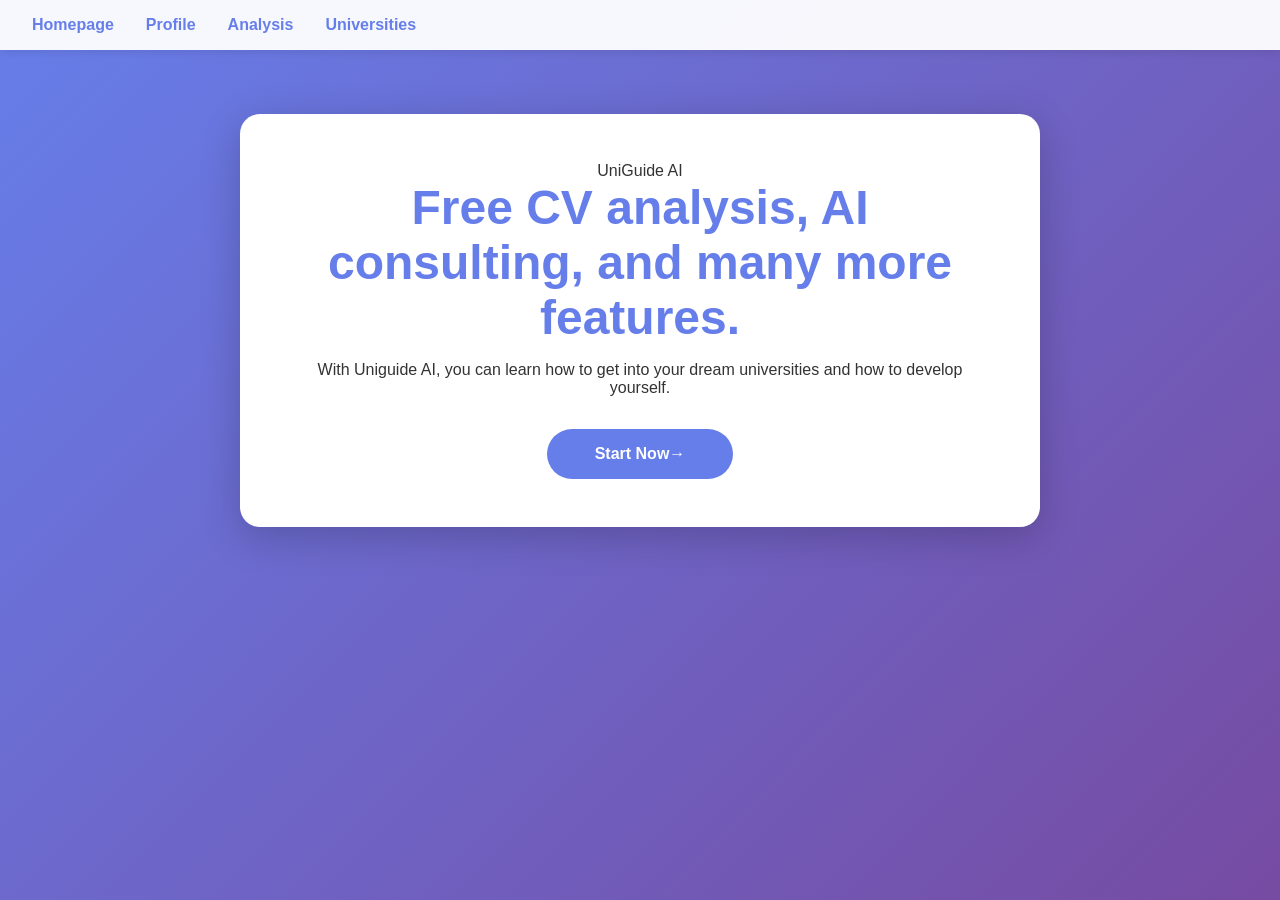
==== index.html @ 58707cf9 "Add files via upload" ====
<!DOCTYPE html>
<html lang="en">
    <head>
        <meta charset="UTF-8">
        <meta name="viewport" content="width=device-width, initial-scale=1.0">
        <title>UniGuide AI</title>
        <link rel="stylesheet" href="style.css">
    </head>
    <body>
        <nav>
            <a href= "index.html"> Homepage </a>
            <a href= "profile.html"> Profile</a>
            <a href= "analysis.html"> Analysis </a>
            <a href= "universities.html">Universities </a>
        </nav>
        <main>
            <header>UniGuide AI </header>
            <h1> Free CV analysis, AI consulting, and many more features.</h1>
            <p> With Uniguide AI, you can learn how to get into your dream universities and how to develop yourself.</p>
             <a href="profile.html" class="btn">Start Now→</a>

        </main>
        
    </body>
    </html>
---- style.css ----
* {
    margin: 0;
    padding: 0;
    box-sizing: border-box;

}
 
body {
    font-family: 'Segoe UI', Tahoma, Geneva, Verdana, sans-serif;
    background: linear-gradient(135deg, #667eea 0%, #764ba2 100%);
    min-height: 100vh;
    color: #333;

}
nav {
  background: rgba(255, 255, 255, 0.95);
  padding: 1rem 2rem;
  display: flex;
  gap: 2rem;
  box-shadow: 0 2px 10px rgba(0,0,0,0.1);
}

nav a {
  text-decoration: none;
  color: #667eea;
  font-weight: 600;
  transition: color 0.3s;
}
nav a:hover {
  color: #764ba2;
}

main {
  max-width: 800px;
  margin: 4rem auto;
  background: white;
  padding: 3rem;
  border-radius: 20px;
  box-shadow: 0 10px 40px rgba(0,0,0,0.2);
  text-align: center;
}
h1 {
  color: #667eea;
  font-size: 3rem;
  margin-bottom: 1rem;
}

.btn {
  display: inline-block;
  background: #667eea;
  color: white;
  padding: 1rem 3rem;
  border-radius: 50px;
  text-decoration: none;
  font-weight: bold;
  margin-top: 2rem;
  transition: transform 0.3s, background 0.3s;
}
.btn:hover {
  background: #764ba2;
  transform: translateY(-3px);
}
/* WIZARD FORM STYLES */
.wizard-container {
  max-width: 700px;
  margin: 3rem auto;
  padding: 2rem;
  text-align: center;
}

.wizard-container h1 {
  margin-bottom: 2rem;
}

/* Progress Bar */
.progress-bar {
  width: 100%;
  height: 12px;
  background: #e0e0e0;
  border-radius: 50px;
  overflow: hidden;
  margin-bottom: 1rem;
}

.progress-fill {
  height: 100%;
  background: linear-gradient(90deg, #667eea, #764ba2);
  width: 11%;
  transition: width 0.5s ease;
}

.step-counter {
  color: #888;
  margin-bottom: 2rem;
}

/* Steps */
.step {
  display: none;
  background: white;
  padding: 2rem;
  border-radius: 16px;
  box-shadow: 0 10px 40px rgba(0,0,0,0.1);
  animation: fadeIn 0.5s ease;
}

.step.active {
  display: block;
}

@keyframes fadeIn {
  from { opacity: 0; transform: translateY(20px); }
  to { opacity: 1; transform: translateY(0); }
}

.step h2 {
  color: #667eea;
  margin-bottom: 0.5rem;
}

.step .hint {
  color: #888;
  margin-bottom: 1.5rem;
}

.step input,
.step textarea {
  width: 100%;
  padding: 1rem;
  border: 2px solid #e0e0e0;
  border-radius: 12px;
  font-size: 1.1rem;
  margin-bottom: 1.5rem;
  transition: border-color 0.3s;
}

.step input:focus,
.step textarea:focus {
  outline: none;
  border-color: #667eea;
}

.step textarea {
  resize: vertical;
  font-family: inherit;
}

.input-row {
  display: flex;
  gap: 1rem;
  margin-bottom: 1.5rem;
}

.input-row input {
  flex: 1;
}

/* Buttons */
.btn-group {
  display: flex;
  gap: 1rem;
  justify-content: center;
}

.btn-next,
.btn-back,
.btn-finish {
  padding: 1rem 2rem;
  border: none;
  border-radius: 50px;
  font-size: 1rem;
  font-weight: bold;
  cursor: pointer;
  transition: transform 0.3s, background 0.3s;
}

.btn-next {
  background: #667eea;
  color: white;
}

.btn-next:hover {
  background: #764ba2;
  transform: translateY(-2px);
}

.btn-back {
  background: #e0e0e0;
  color: #333;
}

.btn-back:hover {
  background: #d0d0d0;
}

.btn-finish {
  background: #4CAF50;
  color: white;
}

.btn-finish:hover {
  background: #45a049;
  transform: translateY(-2px);
}
/* UNIVERSITIES PAGE STYLES */
.country-grid,
.faculty-grid {
  display: grid;
  grid-template-columns: repeat(auto-fit, minmax(150px, 1fr));
  gap: 1rem;
  margin: 1.5rem 0;
}

.country-card,
.faculty-card {
  display: flex;
  flex-direction: column;
  align-items: center;
  padding: 1.5rem;
  background: #f8f9fa;
  border: 2px solid #e0e0e0;
  border-radius: 12px;
  cursor: pointer;
  transition: all 0.3s;
}

.country-card:hover,
.faculty-card:hover {
  border-color: #667eea;
  transform: translateY(-3px);
}

.country-card input:checked + .country-flag,
.faculty-card input:checked + .faculty-icon {
  transform: scale(1.3);
}

.country-card input:checked ~ .country-name,
.faculty-card input:checked ~ .faculty-name {
  color: #667eea;
  font-weight: bold;
}

.country-flag,
.faculty-icon {
  font-size: 2.5rem;
  margin-bottom: 0.5rem;
  transition: transform 0.3s;
}

.country-name,
.faculty-name {
  font-weight: 600;
  color: #333;
}

.country-card input,
.faculty-card input {
  display: flex;
}

/* University List */
.university-list {
  max-height: 400px;
  overflow-y: auto;
  margin: 1.5rem 0;
}

.university-card {
  display: flex;
  align-items: center;
  padding: 1rem;
  background: #f8f9fa;
  border: 2px solid #e0e0e0;
  border-radius: 10px;
  margin-bottom: 0.5rem;
  cursor: pointer;
  transition: all 0.3s;
}

.university-card:hover {
  border-color: #667eea;
  background: #f0f0ff;
}

.university-card input {
  margin-right: 1rem;
  width: 20px;
  height: 20px;
  accent-color: #667eea;
}

.uni-info {
  display: flex;
  flex-direction: column;
}

.uni-name {
  font-weight: 600;
  color: #333;
}

.uni-country {
  font-size: 0.85rem;
  color: #888;
}

.selection-count {
  text-align: center;
  color: #667eea;
  font-weight: bold;
  margin: 1rem 0;
}
/* ANALYSIS PAGE STYLES */
.analysis-container {
  max-width: 1000px;
  margin: 3rem auto;
  padding: 2rem;
}

.summary-section {
  background: white;
  padding: 2rem;
  border-radius: 16px;
  box-shadow: 0 10px 40px rgba(0,0,0,0.1);
  margin-bottom: 2rem;
}

.summary-section h2 {
  color: #667eea;
  margin-bottom: 1.5rem;
  text-align: center;
}

.summary-grid {
  display: grid;
  grid-template-columns: repeat(auto-fit, minmax(250px, 1fr));
  gap: 1.5rem;
}

.summary-card {
  background: #f8f9fa;
  padding: 1.5rem;
  border-radius: 12px;
  border-left: 4px solid #667eea;
}

.summary-card h3 {
  color: #333;
  margin-bottom: 1rem;
  font-size: 1.1rem;
}

.summary-card ul {
  list-style: none;
  padding: 0;
}

.summary-card li {
  padding: 0.5rem 0;
  border-bottom: 1px solid #e0e0e0;
  color: #555;
}

.summary-card li:last-child {
  border-bottom: none;
}

.summary-card li.empty {
  color: #999;
  font-style: italic;
}

/* Action Section */
.action-section {
  text-align: center;
  margin: 2rem 0;
}

.btn-analyze {
  background: linear-gradient(135deg, #667eea 0%, #764ba2 100%);
  color: white;
  padding: 1.5rem 4rem;
  border: none;
  border-radius: 50px;
  font-size: 1.3rem;
  font-weight: bold;
  cursor: pointer;
  transition: transform 0.3s, box-shadow 0.3s;
  box-shadow: 0 10px 30px rgba(102, 126, 234, 0.4);
}

.btn-analyze:hover {
  transform: translateY(-3px);
  box-shadow: 0 15px 40px rgba(102, 126, 234, 0.6);
}

/* Loading */
.loading-section {
  text-align: center;
  padding: 3rem;
  background: white;
  border-radius: 16px;
  box-shadow: 0 10px 40px rgba(0,0,0,0.1);
}

.spinner {
  width: 60px;
  height: 60px;
  border: 6px solid #f3f3f3;
  border-top: 6px solid #667eea;
  border-radius: 50%;
  animation: spin 1s linear infinite;
  margin: 0 auto 1.5rem;
}

@keyframes spin {
  0% { transform: rotate(0deg); }
  100% { transform: rotate(360deg); }
}

.loading-hint {
  color: #888;
  font-size: 0.9rem;
  margin-top: 0.5rem;
}

/* Result */
.result-section {
  background: white;
  padding: 2rem;
  border-radius: 16px;
  box-shadow: 0 10px 40px rgba(0,0,0,0.1);
  margin-top: 2rem;
}

.result-section h2 {
  color: #667eea;
  margin-bottom: 1.5rem;
  text-align: center;
}

.analysis-content {
  background: #f8f9fa;
  padding: 2rem;
  border-radius: 12px;
  line-height: 1.8;
  color: #333;
}

.analysis-content h1,
.analysis-content h2,
.analysis-content h3 {
  color: #667eea;
  margin-top: 1.5rem;
  margin-bottom: 0.5rem;
}

.analysis-content strong {
  color: #764ba2;
}

.analysis-content li {
  margin-left: 1.5rem;
  margin-bottom: 0.5rem;
}

.result-actions {
  display: flex;
  gap: 1rem;
  justify-content: center;
  margin-top: 2rem;
  flex-wrap: wrap;
}

/* Error */
.error-section {
  background: #ffe6e6;
  padding: 2rem;
  border-radius: 16px;
  text-align: center;
  margin-top: 2rem;
}

.error-section h2 {
  color: #d32f2f;
  margin-bottom: 1rem;
}

/* Hidden */
.hidden {
  display: none !important;
}

.btn-reset {
  background: #FF0000;
  color: #FFFFFF
}

.btn-reset:hover {
  background: #8B0000;
}
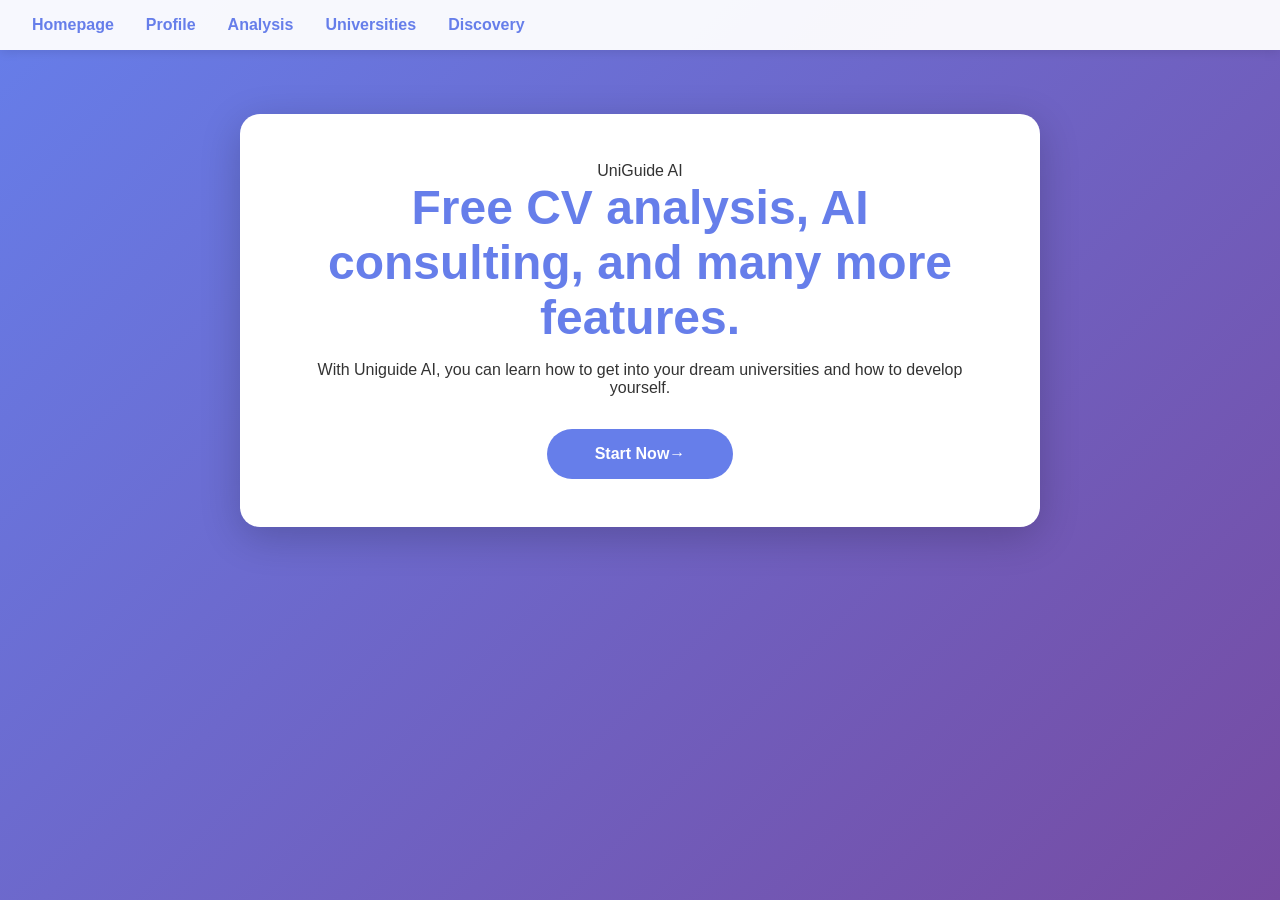
==== commit 5b5ab286: "Add files via upload" ====
--- a/index.html
+++ b/index.html
@@ -12,6 +12,7 @@
             <a href= "profile.html"> Profile</a>
             <a href= "analysis.html"> Analysis </a>
             <a href= "universities.html">Universities </a>
+            <a href= "discovery.html">Discovery </a>
         </nav>
         <main>
             <header>UniGuide AI </header>
--- a/style.css
+++ b/style.css
@@ -499,4 +499,214 @@
 
 .btn-reset:hover {
   background: #8B0000;
+}
+/* DISCOVERY SAYFASI */
+.discovery-container {
+  max-width: 1200px;
+  margin: 0 auto;
+  padding: 2rem;
+  text-align: center;
+}
+
+.discovery-container h1 {
+  font-size: 2.5rem;
+  margin-bottom: 0.5rem;
+}
+
+.subtitle {
+  color: #666;
+  margin-bottom: 2rem;
+}
+
+/* FİLTRELER */
+.filters {
+  display: flex;
+  gap: 1rem;
+  justify-content: center;
+  margin-bottom: 2rem;
+  flex-wrap: wrap;
+}
+
+.filters select,
+.filters input {
+  padding: 0.8rem 1.2rem;
+  border: 2px solid #e0e0e0;
+  border-radius: 8px;
+  font-size: 1rem;
+  min-width: 250px;
+}
+
+.filters input {
+  min-width: 300px;
+}
+
+/* KART GRID */
+.university-grid {
+  display: grid;
+  grid-template-columns: repeat(3, 1fr);
+  gap: 2rem;
+  padding: 1rem;
+}
+
+@media (max-width: 968px) {
+  .university-grid {
+    grid-template-columns: repeat(2, 1fr);
+  }
+}
+
+@media (max-width: 640px) {
+  .university-grid {
+    grid-template-columns: 1fr;
+  }
+  .filters {
+    flex-direction: column;
+    align-items: center;
+  }
+}
+
+/* KART TASARIMI */
+.university-card {
+  background: white;
+  border-radius: 16px;
+  overflow: hidden;
+  box-shadow: 0 4px 12px rgba(0,0,0,0.1);
+  cursor: pointer;
+  transition: all 0.3s ease;
+}
+
+.university-card:hover {
+  transform: translateY(-8px);
+  box-shadow: 0 12px 24px rgba(0,0,0,0.2);
+}
+
+.university-card img {
+  width: 100%;
+  height: 200px;
+  object-fit: contain;
+  background: #f5f5f5;
+  padding: 1rem;
+}
+
+.university-card .card-info {
+  padding: 1.5rem;
+  text-align: left;
+}
+
+.university-card h3 {
+  margin: 0 0 0.5rem 0;
+  font-size: 1.2rem;
+  color: #333;
+}
+
+.university-card .ranking {
+  color: #667eea;
+  font-weight: bold;
+  font-size: 0.9rem;
+  margin: 0.5rem 0;
+}
+
+.university-card .country {
+  color: #666;
+  font-size: 0.85rem;
+  margin: 0;
+}
+
+.no-results {
+  grid-column: 1 / -1;
+  text-align: center;
+  padding: 3rem;
+  color: #999;
+  font-size: 1.2rem;
+}
+
+/* MODAL */
+.modal {
+  position: fixed;
+  top: 0;
+  left: 0;
+  width: 100%;
+  height: 100%;
+  background: rgba(0,0,0,0.7);
+  display: flex;
+  justify-content: center;
+  align-items: center;
+  z-index: 1000;
+}
+
+.modal.hidden {
+  display: none;
+}
+
+.modal-content {
+  background: white;
+  padding: 2rem;
+  border-radius: 16px;
+  max-width: 600px;
+  width: 90%;
+  max-height: 80vh;
+  overflow-y: auto;
+  position: relative;
+  text-align: left;
+}
+
+.close {
+  position: absolute;
+  top: 1rem;
+  right: 1.5rem;
+  font-size: 2rem;
+  cursor: pointer;
+  color: #999;
+  font-weight: bold;
+}
+
+.close:hover {
+  color: #333;
+}
+
+.modal-content img {
+  width: 100%;
+  height: 200px;
+  object-fit: contain;
+  background: #f5f5f5;
+  border-radius: 8px;
+  margin-bottom: 1rem;
+  padding: 1rem;
+}
+
+.modal-content h2 {
+  margin: 1rem 0 0.5rem 0;
+  color: #333;
+}
+
+.modal-content p {
+  margin: 0.5rem 0;
+  color: #666;
+}
+
+.faculties-list {
+  margin-top: 1.5rem;
+  padding: 1rem;
+  background: #f9f9f9;
+  border-radius: 8px;
+}
+
+.faculties-list h3 {
+  margin: 0 0 1rem 0;
+  color: #333;
+}
+
+.faculties-list ul {
+  list-style: none;
+  padding: 0;
+  margin: 0;
+}
+
+.faculties-list li {
+  padding: 0.5rem 0;
+  border-bottom: 1px solid #e0e0e0;
+  color: #555;
+}
+
+.faculties-list li:last-child {
+  border-bottom: none;
 }
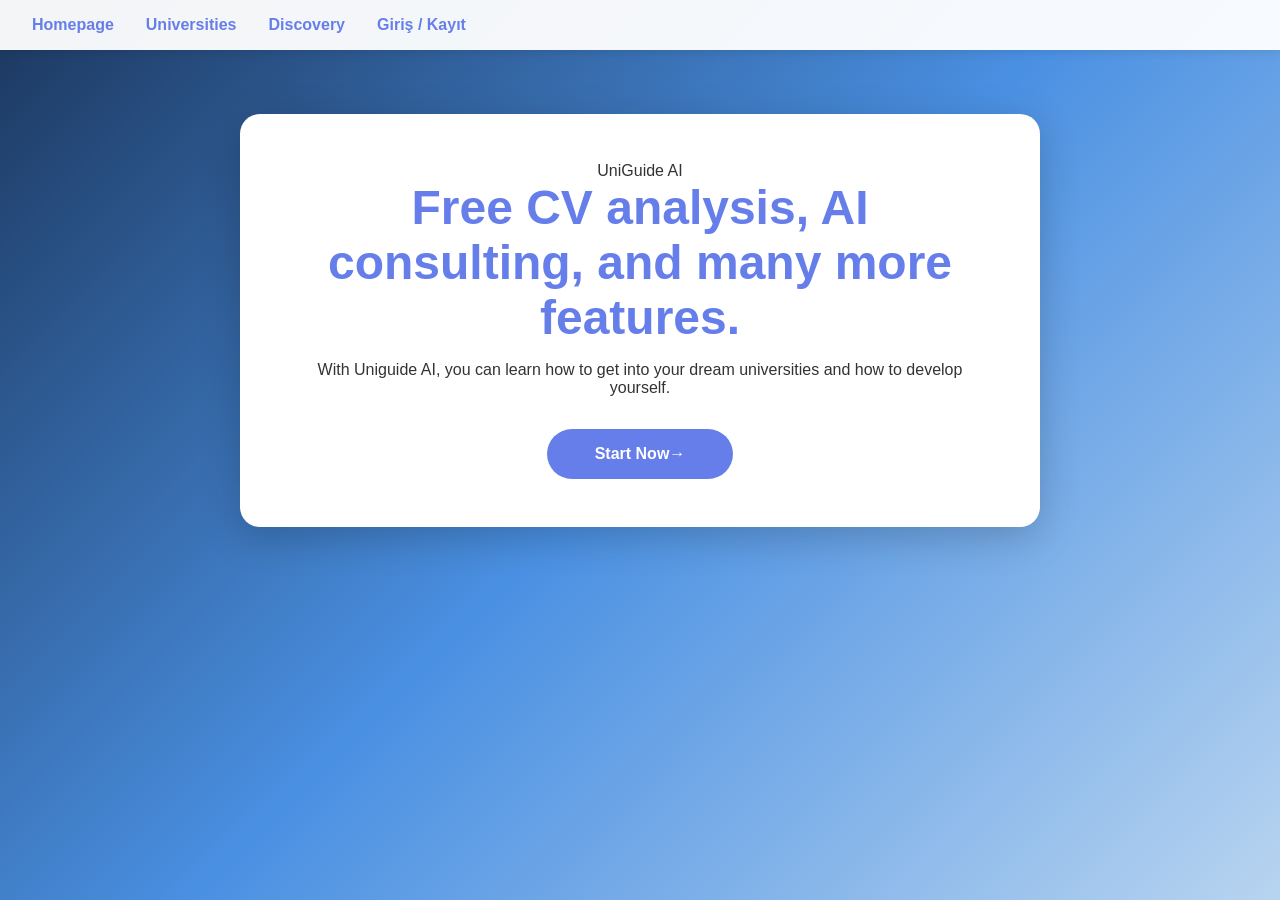
==== commit 42bd0a33: "Add files via upload" ====
--- a/index.html
+++ b/index.html
@@ -7,13 +7,15 @@
         <link rel="stylesheet" href="style.css">
     </head>
     <body>
-        <nav>
-            <a href= "index.html"> Homepage </a>
-            <a href= "profile.html"> Profile</a>
-            <a href= "analysis.html"> Analysis </a>
-            <a href= "universities.html">Universities </a>
-            <a href= "discovery.html">Discovery </a>
-        </nav>
+        <nav id="mainNav">
+  <a href="index.html">Homepage</a>
+  <a href="profile.html" class="auth-link">Profile</a>
+  <a href="analysis.html" class="auth-link">Analysis</a>
+  <a href="universities.html">Universities</a>
+  <a href="discovery.html">Discovery</a>
+  <a href="login.html" class="login-link">Giriş / Kayıt</a>
+  <a href="#" class="logout-link" style="display: none; color: #ff4444;">Çıkış Yap</a>
+</nav>
         <main>
             <header>UniGuide AI </header>
             <h1> Free CV analysis, AI consulting, and many more features.</h1>
@@ -22,6 +24,9 @@
 
         </main>
         
+    
+
+        <script src="navbar.js"></script>
     </body>
     </html>
 
--- a/style.css
+++ b/style.css
@@ -7,7 +7,7 @@
  
 body {
     font-family: 'Segoe UI', Tahoma, Geneva, Verdana, sans-serif;
-    background: linear-gradient(135deg, #667eea 0%, #764ba2 100%);
+    background: linear-gradient(135deg, #1b365d 0%, #4a90e2 50%, #b8d4f0 100%);
     min-height: 100vh;
     color: #333;
 
@@ -180,7 +180,7 @@
 }
 
 .btn-next:hover {
-  background: #764ba2;
+  background: #597fe7;
   transform: translateY(-2px);
 }
 
@@ -572,6 +572,10 @@
   box-shadow: 0 4px 12px rgba(0,0,0,0.1);
   cursor: pointer;
   transition: all 0.3s ease;
+  display: flex !important;
+  flex-direction: column !important;
+  width: 100% !important;
+
 }
 
 .university-card:hover {
@@ -582,15 +586,20 @@
 .university-card img {
   width: 100%;
   height: 200px;
-  object-fit: contain;
+  object-fit: cover;
   background: #f5f5f5;
-  padding: 1rem;
+  padding: 0;
 }
 
 .university-card .card-info {
   padding: 1.5rem;
-  text-align: left;
-}
+  text-align: center;
+  display: flex;
+  flex-direction: column;
+  justify-content: center;
+}
+
+
 
 .university-card h3 {
   margin: 0 0 0.5rem 0;
@@ -709,4 +718,99 @@
 
 .faculties-list li:last-child {
   border-bottom: none;
+}
+/* GİRİŞ / KAYIT SAYFASI STİLLERİ */
+.auth-container {
+  min-height: 100vh;
+  display: flex;
+  justify-content: center;
+  align-items: center;
+  background: linear-gradient(135deg, #f5f7fa 0%, #c3cfe2 100%);
+  padding: 1rem;
+}
+
+.auth-card {
+  background: white;
+  padding: 2.5rem;
+  border-radius: 16px;
+  box-shadow: 0 10px 30px rgba(0,0,0,0.1);
+  width: 100%;
+  max-width: 400px;
+  text-align: center;
+}
+
+.auth-card h1 {
+  margin-bottom: 0.5rem;
+  color: #333;
+}
+
+.auth-card .subtitle {
+  color: #666;
+  margin-bottom: 2rem;
+}
+
+.auth-card .form-group {
+  text-align: left;
+  margin-bottom: 1.5rem;
+}
+
+.auth-card label {
+  display: block;
+  margin-bottom: 0.5rem;
+  font-weight: bold;
+  color: #444;
+}
+
+.auth-card input {
+  width: 100%;
+  padding: 0.8rem;
+  border: 2px solid #e0e0e0;
+  border-radius: 8px;
+  font-size: 1rem;
+  box-sizing: border-box; /* Önemli: Padding taşmasını engeller */
+}
+
+.auth-card input:focus {
+  border-color: #667eea;
+  outline: none;
+}
+
+.btn-primary {
+  width: 100%;
+  padding: 1rem;
+  background: #667eea;
+  color: white;
+  border: none;
+  border-radius: 8px;
+  font-size: 1rem;
+  font-weight: bold;
+  cursor: pointer;
+  transition: background 0.3s;
+}
+
+.btn-primary:hover {
+  background: #5a67d8;
+}
+
+.toggle-text {
+  margin-top: 1.5rem;
+  color: #666;
+}
+
+.toggle-text a {
+  color: #667eea;
+  text-decoration: none;
+  font-weight: bold;
+}
+
+.back-link {
+  display: block;
+  margin-top: 1.5rem;
+  color: #888;
+  text-decoration: none;
+  font-size: 0.9rem;
+}
+
+.back-link:hover {
+  color: #333;
 }
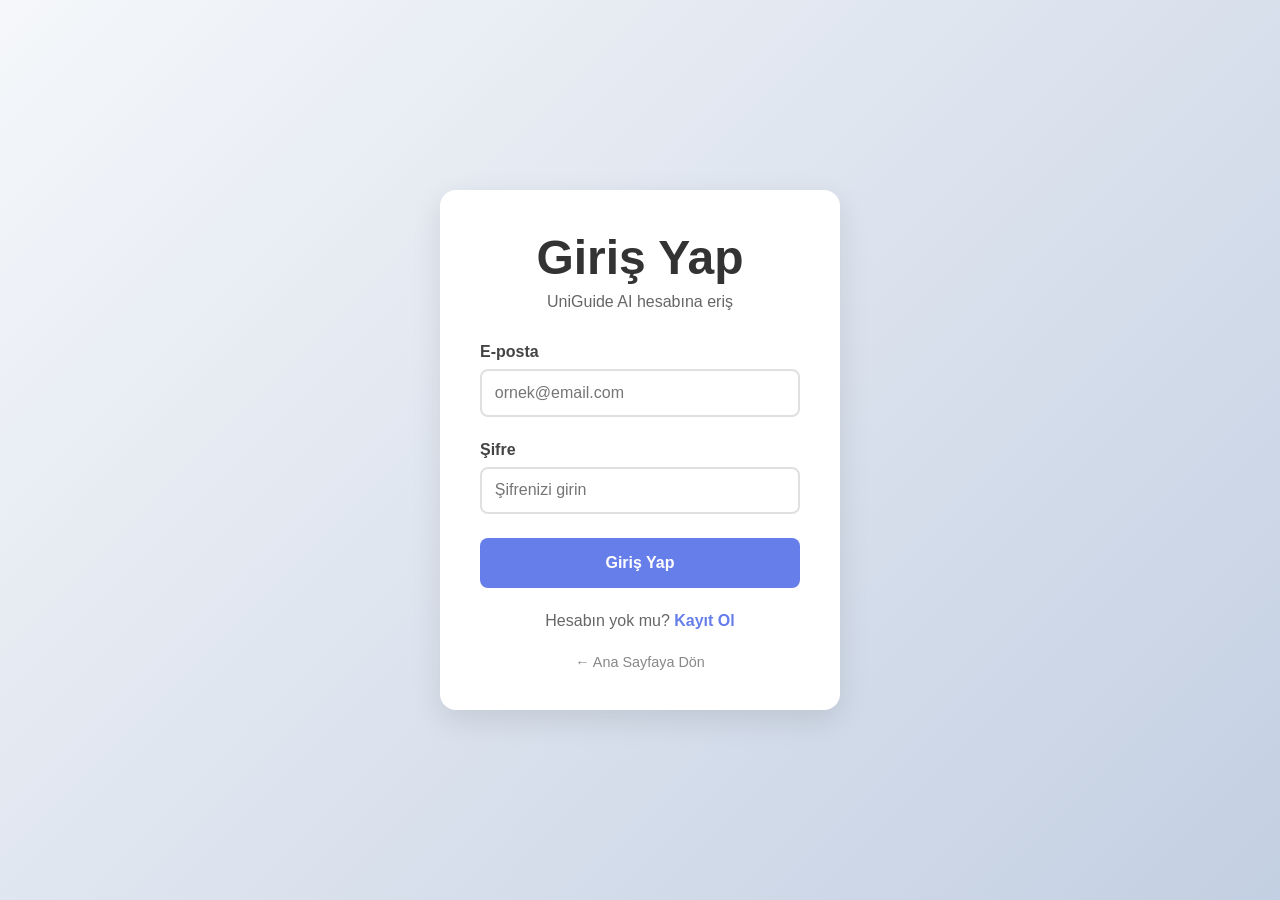
==== commit 45e9d55e: "Add files via upload" ====
--- a/index.html
+++ b/index.html
@@ -5,6 +5,13 @@
         <meta name="viewport" content="width=device-width, initial-scale=1.0">
         <title>UniGuide AI</title>
         <link rel="stylesheet" href="style.css">
+        <script>
+  // Giriş kontrolü - giriş yapmayan kullanıcı login sayfasına yönlendirilir
+  if (!localStorage.getItem('currentUser')) {
+    alert('Bu sayfaya erişmek için giriş yapmalısınız!');
+    window.location.href = 'login.html?message=' + encodeURIComponent('Bu sayfaya erişmek için önce giriş yapmalısınız.');
+  }
+</script>
     </head>
     <body>
         <nav id="mainNav">
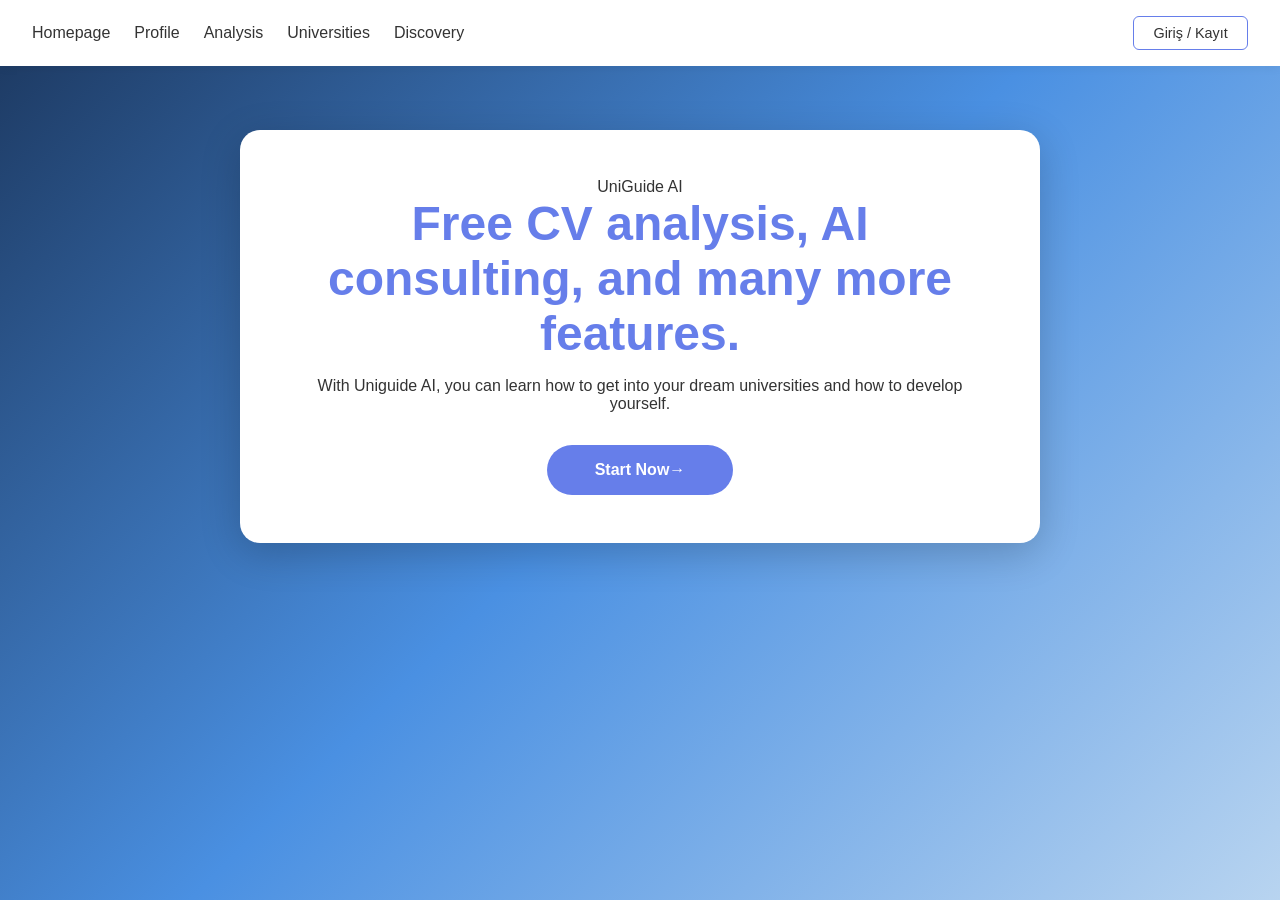
==== commit 9247bf52: "Add files via upload" ====
--- a/index.html
+++ b/index.html
@@ -5,13 +5,7 @@
         <meta name="viewport" content="width=device-width, initial-scale=1.0">
         <title>UniGuide AI</title>
         <link rel="stylesheet" href="style.css">
-        <script>
-  // Giriş kontrolü - giriş yapmayan kullanıcı login sayfasına yönlendirilir
-  if (!localStorage.getItem('currentUser')) {
-    alert('Bu sayfaya erişmek için giriş yapmalısınız!');
-    window.location.href = 'login.html?message=' + encodeURIComponent('Bu sayfaya erişmek için önce giriş yapmalısınız.');
-  }
-</script>
+       
     </head>
     <body>
         <nav id="mainNav">
--- a/style.css
+++ b/style.css
@@ -813,4 +813,52 @@
 
 .back-link:hover {
   color: #333;
+}
+/* NAVBAR DÜZENİ */
+#mainNav {
+  display: flex;
+  align-items: center;
+  padding: 1rem 2rem;
+  background: white;
+  box-shadow: 0 2px 10px rgba(0,0,0,0.05);
+  gap: 1.5rem; /* Normal linkler arası boşluk */
+}
+
+#mainNav a {
+  text-decoration: none;
+  color: #333;
+  font-weight: 500;
+  transition: color 0.3s;
+}
+
+#mainNav a:hover {
+  color: #667eea;
+}
+
+/* GİRİŞ / ÇIKIŞ BUTONLARINI SAĞA YASLA */
+.login-link, 
+.logout-link {
+  margin-left: auto; /* Bu sihirli kod, bu elemanı ve sonrasını en sağa iter */
+  padding: 0.5rem 1.2rem;
+  border-radius: 6px;
+  font-weight: bold;
+  font-size: 0.9rem;
+}
+
+.login-link {
+  color: #667eea;
+  border: 1px solid #667eea;
+}
+
+.login-link:hover {
+  background: #f0f4ff;
+}
+
+.logout-link {
+  color: #ff4444;
+  border: 1px solid #ff4444;
+}
+
+.logout-link:hover {
+  background: #fff0f0;
 }
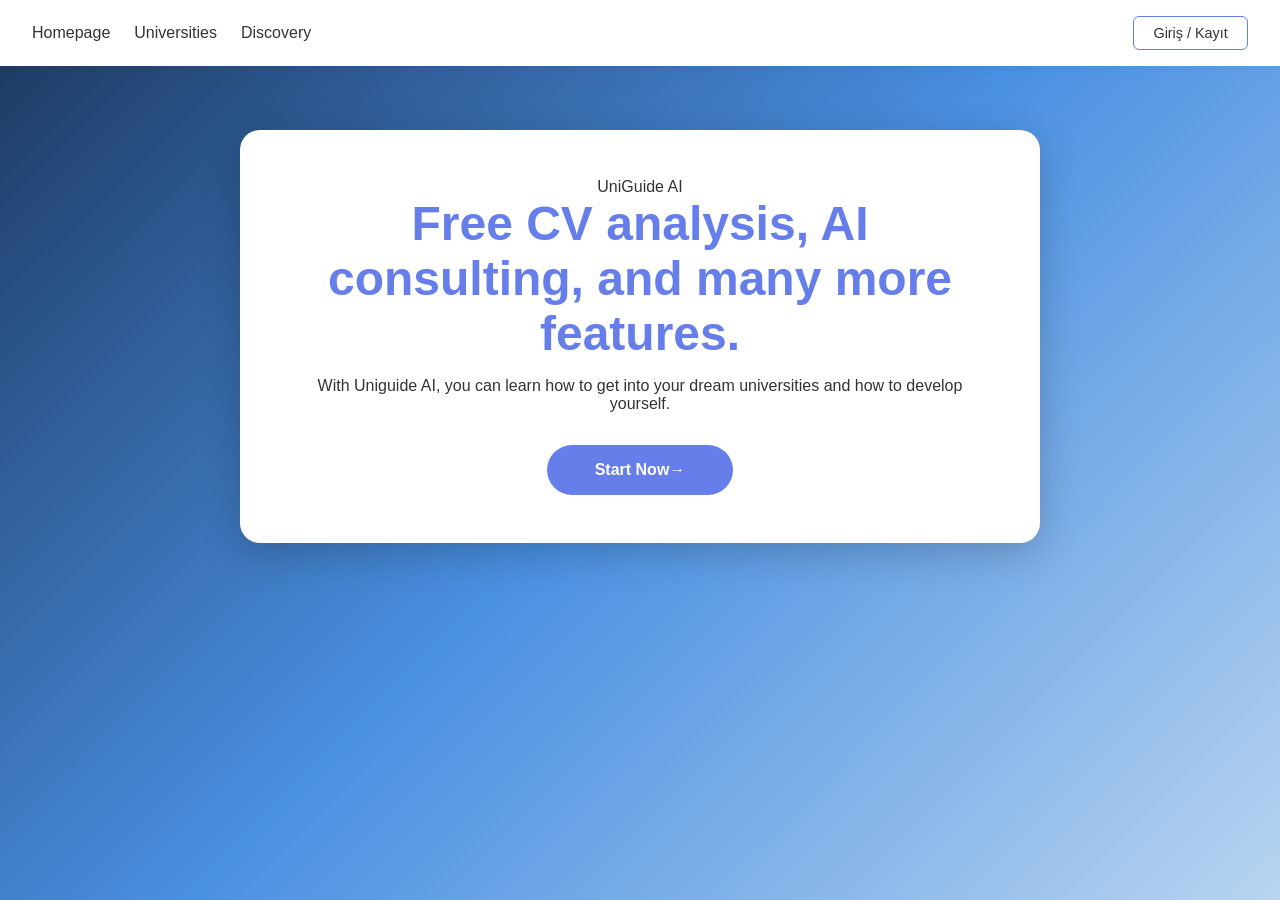
==== commit 463a133d: "Add files via upload" ====
--- a/index.html
+++ b/index.html
@@ -10,8 +10,7 @@
     <body>
         <nav id="mainNav">
   <a href="index.html">Homepage</a>
-  <a href="profile.html" class="auth-link">Profile</a>
-  <a href="analysis.html" class="auth-link">Analysis</a>
+
   <a href="universities.html">Universities</a>
   <a href="discovery.html">Discovery</a>
   <a href="login.html" class="login-link">Giriş / Kayıt</a>
--- a/style.css
+++ b/style.css
@@ -861,4 +861,91 @@
 
 .logout-link:hover {
   background: #fff0f0;
+}
+/* ANALİZ SONUÇ BLUR EFEKTİ */
+.result-wrapper {
+  position: relative;
+  background: white;
+  padding: 2rem;
+  border-radius: 16px;
+  box-shadow: 0 4px 20px rgba(0,0,0,0.08);
+  margin-top: 1.5rem;
+  overflow: hidden;
+}
+
+.result-content.blurred {
+  filter: blur(8px);
+  pointer-events: none;
+  user-select: none;
+  opacity: 0.6;
+}
+
+.overlay {
+  position: absolute;
+  top: 0;
+  left: 0;
+  width: 100%;
+  height: 100%;
+  display: flex;
+  justify-content: center;
+  align-items: center;
+  background: rgba(255, 255, 255, 0.4);
+  z-index: 10;
+}
+
+.overlay.hidden {
+  display: none;
+}
+
+.overlay-content {
+  background: white;
+  padding: 2.5rem;
+  border-radius: 16px;
+  text-align: center;
+  box-shadow: 0 10px 40px rgba(0,0,0,0.2);
+  max-width: 400px;
+  border: 2px solid #667eea;
+}
+
+.overlay-content h2 {
+  color: #333;
+  margin-bottom: 1rem;
+}
+
+.overlay-content p {
+  color: #666;
+  margin-bottom: 1.5rem;
+}
+
+.overlay-buttons {
+  display: flex;
+  gap: 1rem;
+  justify-content: center;
+}
+
+.btn-primary {
+  background: #667eea;
+  color: white;
+  padding: 0.8rem 1.5rem;
+  border-radius: 8px;
+  text-decoration: none;
+  font-weight: bold;
+}
+
+.btn-primary:hover {
+  background: #5a67d8;
+}
+
+.btn-secondary {
+  background: white;
+  color: #667eea;
+  border: 2px solid #667eea;
+  padding: 0.8rem 1.5rem;
+  border-radius: 8px;
+  text-decoration: none;
+  font-weight: bold;
+}
+
+.btn-secondary:hover {
+  background: #f0f4ff;
 }
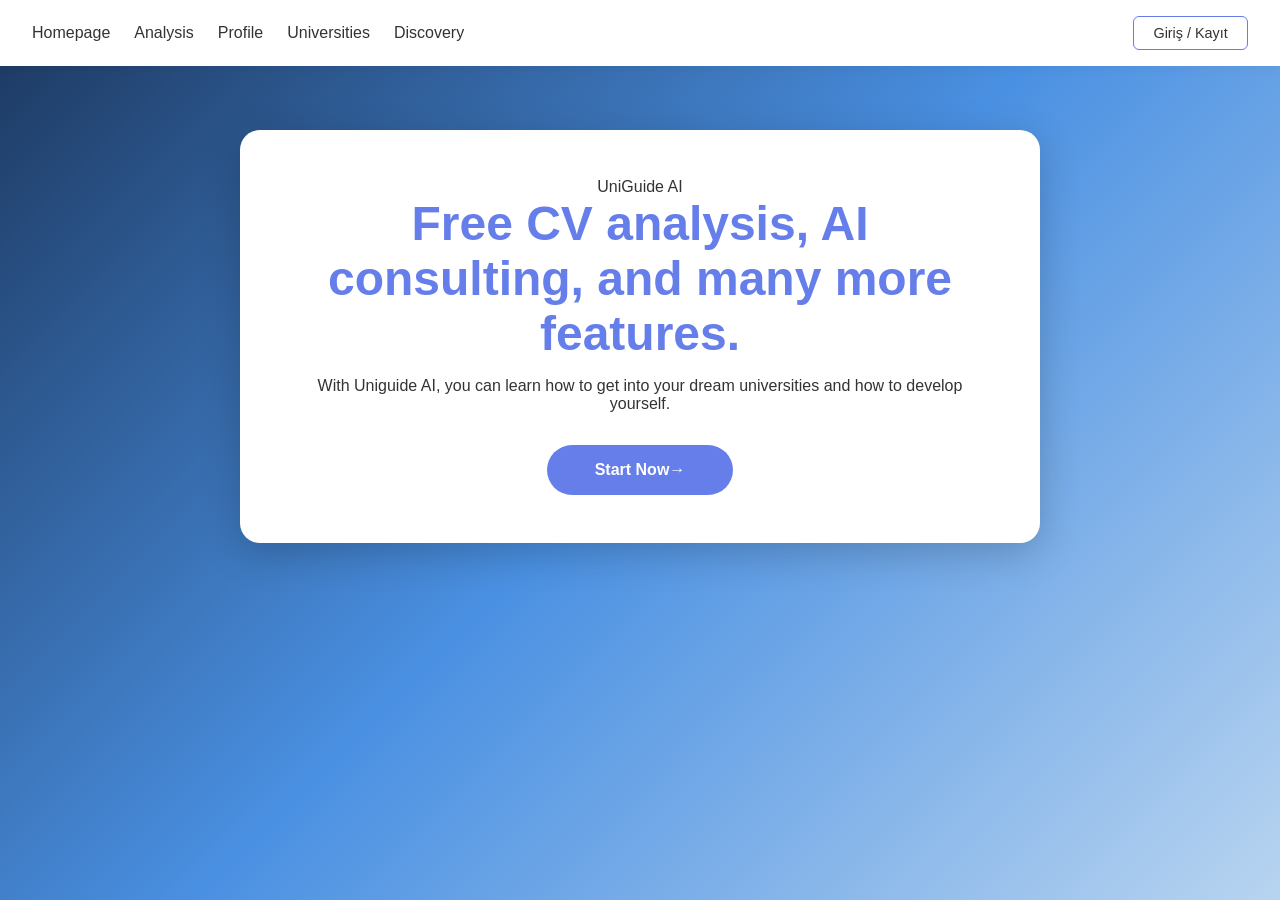
==== commit 35777231: "Add files via upload" ====
--- a/index.html
+++ b/index.html
@@ -10,7 +10,8 @@
     <body>
         <nav id="mainNav">
   <a href="index.html">Homepage</a>
-
+  <a href="analysis.html">Analysis</a>
+  <a href="profile.html">Profile</a>
   <a href="universities.html">Universities</a>
   <a href="discovery.html">Discovery</a>
   <a href="login.html" class="login-link">Giriş / Kayıt</a>
